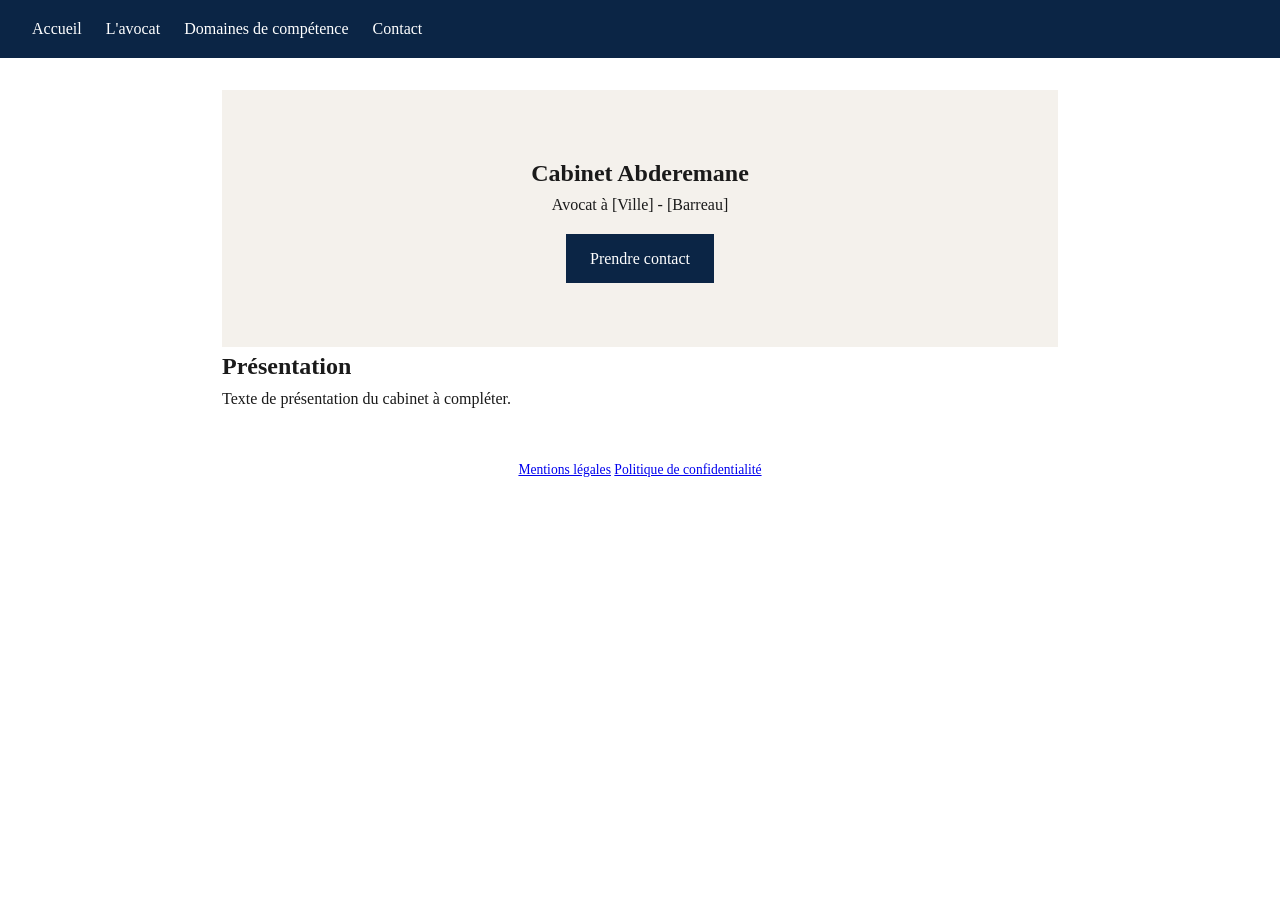
==== index.html @ cee28596 "Initial skeleton: structure site vitrine cabinet d'avocat" ====
<!DOCTYPE html>
<html lang="fr">
<head>
<meta charset="UTF-8">
<meta name="viewport" content="width=device-width, initial-scale=1.0">
<title>Cabinet Abderemane - Avocat</title>
<link rel="stylesheet" href="assets/css/style.css">
</head>
<body>
<header>
<nav>
<a href="index.html">Accueil</a>
<a href="pages/equipe.html">L'avocat</a>
<a href="pages/competences.html">Domaines de compétence</a>
<a href="pages/contact.html">Contact</a>
</nav>
</header>
<main>
<section class="hero">
<h1>Cabinet Abderemane</h1>
<p>Avocat à [Ville] - [Barreau]</p>
<a href="pages/contact.html" class="cta">Prendre contact</a>
</section>
<section class="presentation">
<h2>Présentation</h2>
<p>Texte de présentation du cabinet à compléter.</p>
</section>
</main>
<footer>
<a href="pages/mentions-legales.html">Mentions légales</a>
<a href="pages/politique-confidentialite.html">Politique de confidentialité</a>
</footer>
<script src="assets/js/main.js"></script>
</body>
</html>
---- assets/css/style.css ----
* { box-sizing: border-box; margin: 0; padding: 0; }
body { font-family: Georgia, serif; color: #1a1a1a; line-height: 1.6; }
header nav { display: flex; gap: 1.5rem; padding: 1rem 2rem; background: #0b2545; }
header nav a { color: #fff; text-decoration: none; }
.hero { padding: 4rem 2rem; text-align: center; background: #f4f1ec; }
.cta { display: inline-block; margin-top: 1rem; padding: 0.75rem 1.5rem; background: #0b2545; color: #fff; text-decoration: none; }
main { max-width: 900px; margin: 0 auto; padding: 2rem; }
footer { padding: 1rem 2rem; text-align: center; font-size: 0.85rem; }
form { display: flex; flex-direction: column; gap: 0.75rem; max-width: 500px; }
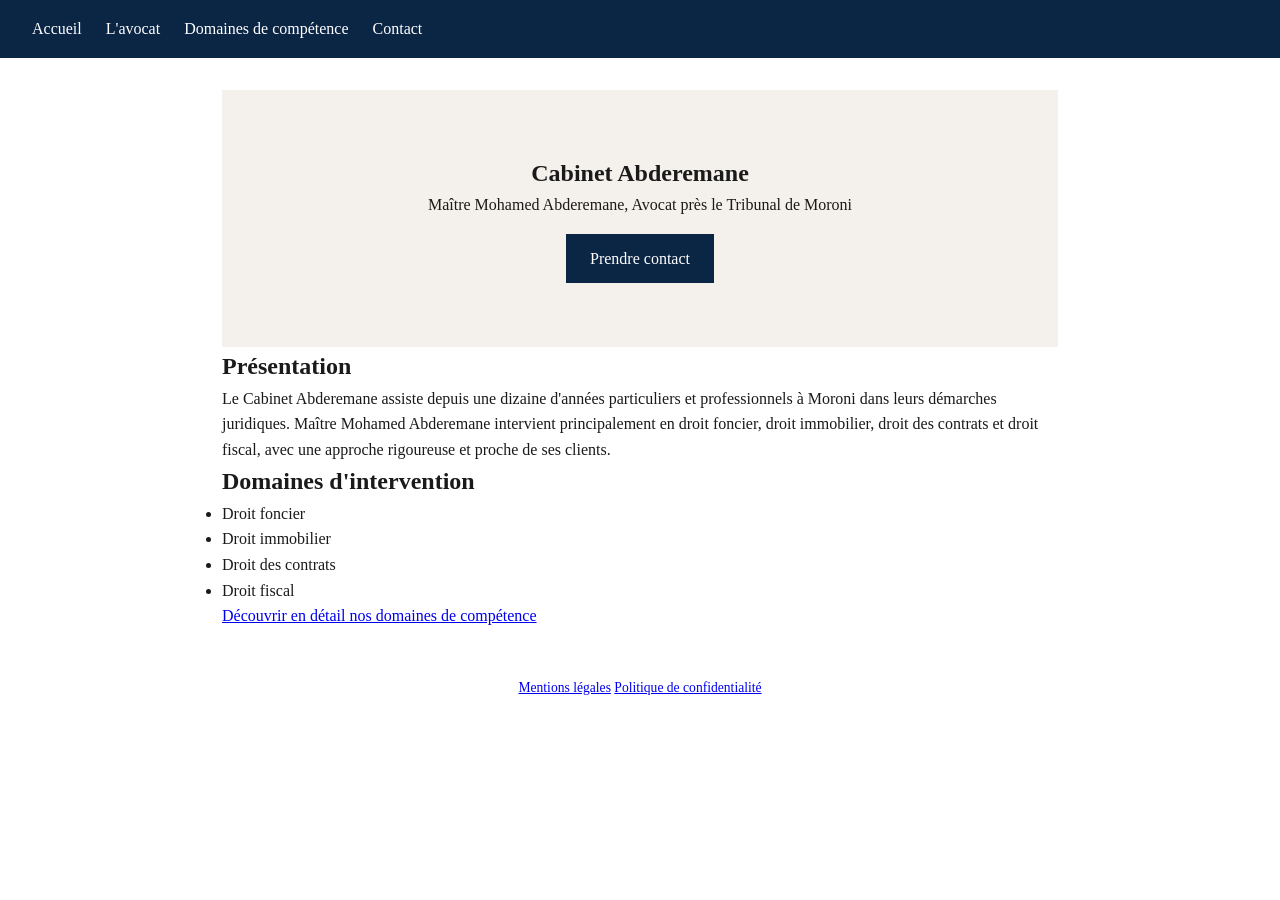
==== commit 09aa9164: "Contenu reel: coordonnees, presentation, domaines de competence" ====
--- a/index.html
+++ b/index.html
@@ -3,7 +3,7 @@
 <head>
 <meta charset="UTF-8">
 <meta name="viewport" content="width=device-width, initial-scale=1.0">
-<title>Cabinet Abderemane - Avocat</title>
+<title>Cabinet Abderemane - Avocat à Moroni</title>
 <link rel="stylesheet" href="assets/css/style.css">
 </head>
 <body>
@@ -18,12 +18,22 @@
 <main>
 <section class="hero">
 <h1>Cabinet Abderemane</h1>
-<p>Avocat à [Ville] - [Barreau]</p>
+<p>Maître Mohamed Abderemane, Avocat près le Tribunal de Moroni</p>
 <a href="pages/contact.html" class="cta">Prendre contact</a>
 </section>
 <section class="presentation">
 <h2>Présentation</h2>
-<p>Texte de présentation du cabinet à compléter.</p>
+<p>Le Cabinet Abderemane assiste depuis une dizaine d'années particuliers et professionnels à Moroni dans leurs démarches juridiques. Maître Mohamed Abderemane intervient principalement en droit foncier, droit immobilier, droit des contrats et droit fiscal, avec une approche rigoureuse et proche de ses clients.</p>
+</section>
+<section class="apercu-competences">
+<h2>Domaines d'intervention</h2>
+<ul>
+<li>Droit foncier</li>
+<li>Droit immobilier</li>
+<li>Droit des contrats</li>
+<li>Droit fiscal</li>
+</ul>
+<p><a href="pages/competences.html">Découvrir en détail nos domaines de compétence</a></p>
 </section>
 </main>
 <footer>
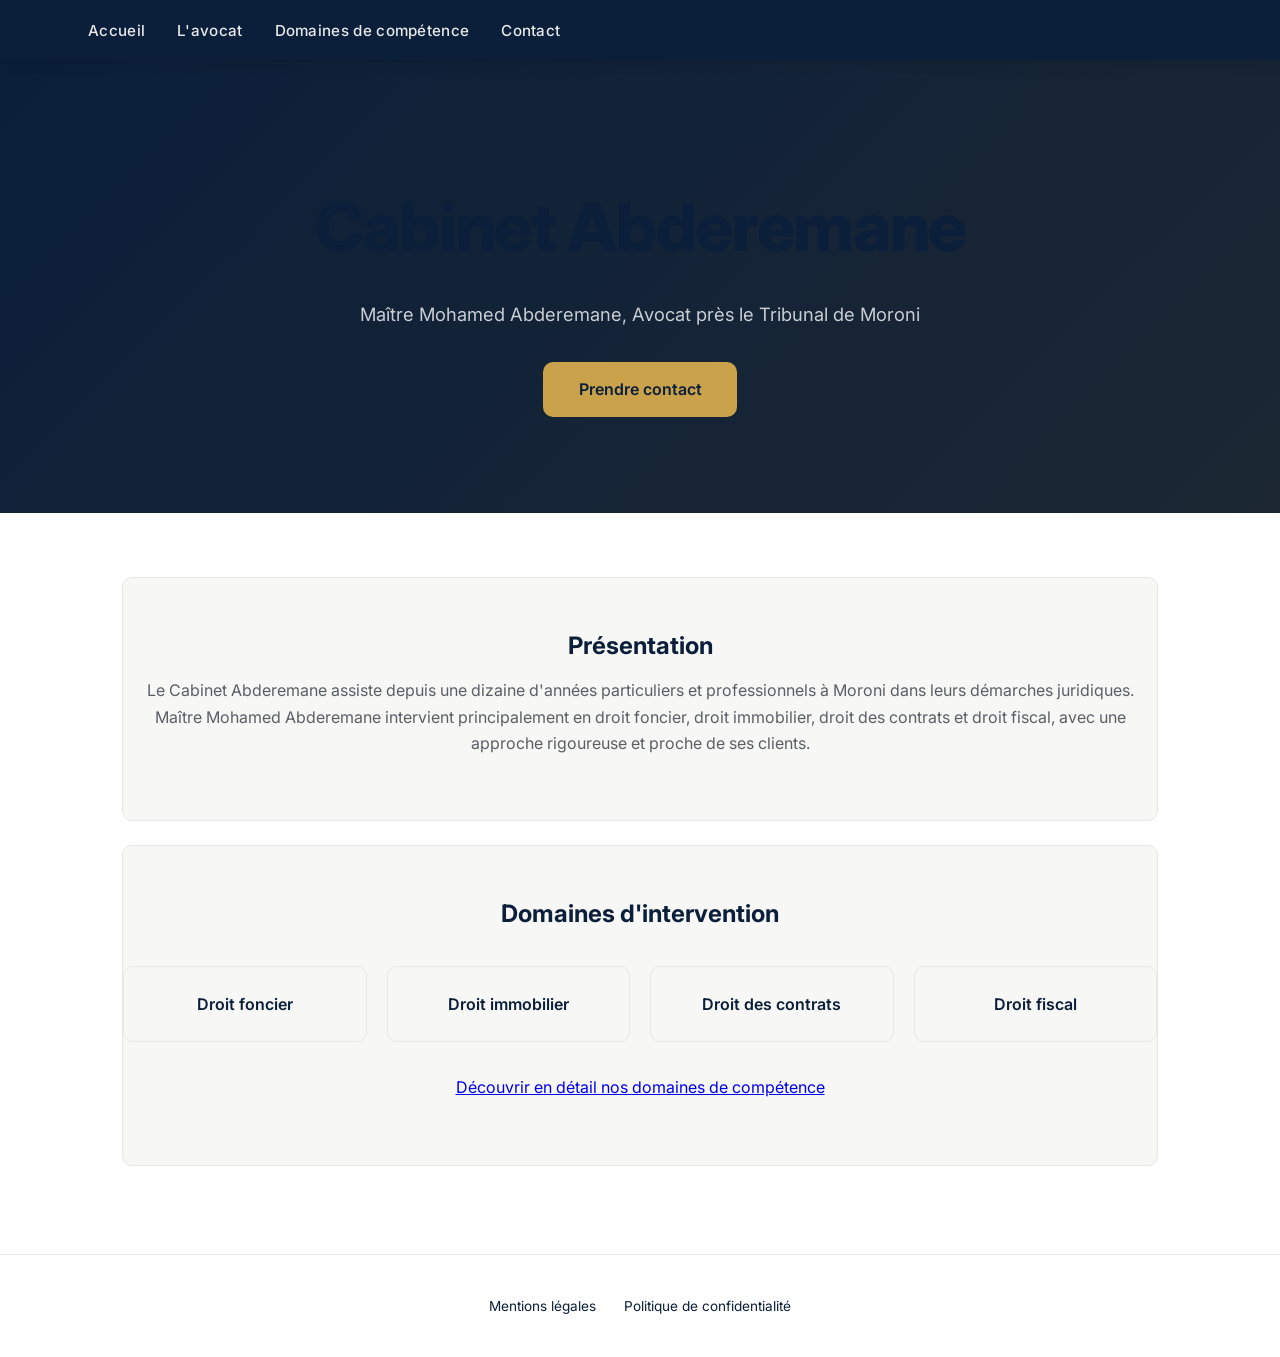
==== commit 8a41ef0c: "Refonte design: style moderne (typographie, palette, cartes, hero)" ====
--- a/index.html
+++ b/index.html
@@ -4,6 +4,8 @@
 <meta charset="UTF-8">
 <meta name="viewport" content="width=device-width, initial-scale=1.0">
 <title>Cabinet Abderemane - Avocat à Moroni</title>
+<link rel="preconnect" href="https://fonts.googleapis.com">
+<link href="https://fonts.googleapis.com/css2?family=Inter:wght@400;500;600;700;800&display=swap" rel="stylesheet">
 <link rel="stylesheet" href="assets/css/style.css">
 </head>
 <body>
@@ -15,12 +17,12 @@
 <a href="pages/contact.html">Contact</a>
 </nav>
 </header>
-<main>
 <section class="hero">
 <h1>Cabinet Abderemane</h1>
 <p>Maître Mohamed Abderemane, Avocat près le Tribunal de Moroni</p>
 <a href="pages/contact.html" class="cta">Prendre contact</a>
 </section>
+<main>
 <section class="presentation">
 <h2>Présentation</h2>
 <p>Le Cabinet Abderemane assiste depuis une dizaine d'années particuliers et professionnels à Moroni dans leurs démarches juridiques. Maître Mohamed Abderemane intervient principalement en droit foncier, droit immobilier, droit des contrats et droit fiscal, avec une approche rigoureuse et proche de ses clients.</p>
--- a/assets/css/style.css
+++ b/assets/css/style.css
@@ -1,9 +1,182 @@
+:root {
+  --navy: #0b1f3a;
+  --charcoal: #1c2733;
+  --gold: #c9a24b;
+  --bg-light: #f7f7f5;
+  --text: #1a1a1a;
+  --text-muted: #5a5f66;
+  --white: #ffffff;
+  --radius: 10px;
+}
+
 * { box-sizing: border-box; margin: 0; padding: 0; }
-body { font-family: Georgia, serif; color: #1a1a1a; line-height: 1.6; }
-header nav { display: flex; gap: 1.5rem; padding: 1rem 2rem; background: #0b2545; }
-header nav a { color: #fff; text-decoration: none; }
-.hero { padding: 4rem 2rem; text-align: center; background: #f4f1ec; }
-.cta { display: inline-block; margin-top: 1rem; padding: 0.75rem 1.5rem; background: #0b2545; color: #fff; text-decoration: none; }
-main { max-width: 900px; margin: 0 auto; padding: 2rem; }
-footer { padding: 1rem 2rem; text-align: center; font-size: 0.85rem; }
-form { display: flex; flex-direction: column; gap: 0.75rem; max-width: 500px; }
+
+body {
+  font-family: 'Inter', -apple-system, BlinkMacSystemFont, 'Segoe UI', sans-serif;
+  color: var(--text);
+  line-height: 1.65;
+  background: var(--white);
+}
+
+header {
+  position: sticky;
+  top: 0;
+  z-index: 100;
+  background: var(--navy);
+  box-shadow: 0 2px 12px rgba(0,0,0,0.15);
+}
+
+header nav {
+  display: flex;
+  gap: 2rem;
+  padding: 1.1rem 3rem;
+  max-width: 1200px;
+  margin: 0 auto;
+}
+
+header nav a {
+  color: #e8e8e8;
+  text-decoration: none;
+  font-size: 0.95rem;
+  font-weight: 500;
+  letter-spacing: 0.02em;
+  transition: color 0.2s ease;
+}
+
+header nav a:hover { color: var(--gold); }
+
+.hero {
+  background: linear-gradient(135deg, var(--navy) 0%, var(--charcoal) 100%);
+  color: var(--white);
+  padding: 7rem 3rem 6rem;
+  text-align: left;
+}
+
+.hero h1 {
+  font-size: clamp(2.5rem, 6vw, 4.2rem);
+  font-weight: 800;
+  letter-spacing: -0.02em;
+  max-width: 800px;
+  margin: 0 auto 1rem;
+  text-align: center;
+}
+
+.hero p {
+  font-size: 1.15rem;
+  color: #c9cdd4;
+  text-align: center;
+  max-width: 600px;
+  margin: 0 auto 2rem;
+}
+
+.hero { text-align: center; }
+
+.cta {
+  display: inline-block;
+  padding: 0.9rem 2.2rem;
+  background: var(--gold);
+  color: var(--navy);
+  text-decoration: none;
+  font-weight: 600;
+  border-radius: var(--radius);
+  transition: transform 0.2s ease, box-shadow 0.2s ease;
+}
+
+.cta:hover {
+  transform: translateY(-2px);
+  box-shadow: 0 8px 24px rgba(201,162,75,0.35);
+}
+
+main {
+  max-width: 1100px;
+  margin: 0 auto;
+  padding: 4rem 2rem;
+}
+
+h1 { font-size: 2.4rem; font-weight: 800; letter-spacing: -0.01em; margin-bottom: 1.5rem; color: var(--navy); }
+h2 { font-size: 1.5rem; font-weight: 700; color: var(--navy); margin-bottom: 0.75rem; }
+p { color: var(--text-muted); margin-bottom: 1rem; }
+
+section.presentation, section.apercu-competences {
+  padding: 3rem 0;
+  text-align: center;
+}
+
+section.apercu-competences ul {
+  list-style: none;
+  display: grid;
+  grid-template-columns: repeat(auto-fit, minmax(200px, 1fr));
+  gap: 1.25rem;
+  margin: 2rem 0;
+}
+
+section.apercu-competences li {
+  background: var(--bg-light);
+  border: 1px solid #e6e6e3;
+  border-radius: var(--radius);
+  padding: 1.5rem 1rem;
+  font-weight: 600;
+  color: var(--navy);
+}
+
+#competences-page main section, main > section {
+  background: var(--bg-light);
+  border: 1px solid #e6e6e3;
+  border-radius: var(--radius);
+  padding: 2rem;
+  margin-bottom: 1.5rem;
+}
+
+form {
+  display: flex;
+  flex-direction: column;
+  gap: 1rem;
+  max-width: 520px;
+  margin-top: 1.5rem;
+}
+
+label { font-weight: 600; font-size: 0.9rem; color: var(--navy); }
+
+input, textarea {
+  padding: 0.75rem 1rem;
+  border: 1px solid #d5d5d2;
+  border-radius: var(--radius);
+  font-family: inherit;
+  font-size: 1rem;
+}
+
+input:focus, textarea:focus {
+  outline: none;
+  border-color: var(--gold);
+  box-shadow: 0 0 0 3px rgba(201,162,75,0.2);
+}
+
+button[type=submit] {
+  background: var(--navy);
+  color: var(--white);
+  border: none;
+  padding: 0.9rem 1.5rem;
+  border-radius: var(--radius);
+  font-weight: 600;
+  cursor: pointer;
+  transition: background 0.2s ease;
+}
+
+button[type=submit]:hover { background: var(--charcoal); }
+
+footer {
+  padding: 2.5rem 2rem;
+  text-align: center;
+  font-size: 0.85rem;
+  color: var(--text-muted);
+  border-top: 1px solid #e6e6e3;
+}
+
+footer a { color: var(--navy); text-decoration: none; margin: 0 0.75rem; }
+footer a:hover { color: var(--gold); }
+
+@media (max-width: 640px) {
+  header nav { flex-wrap: wrap; gap: 1rem; padding: 1rem 1.5rem; }
+  .hero { padding: 4rem 1.5rem 3rem; }
+  main { padding: 2.5rem 1.5rem; }
+}
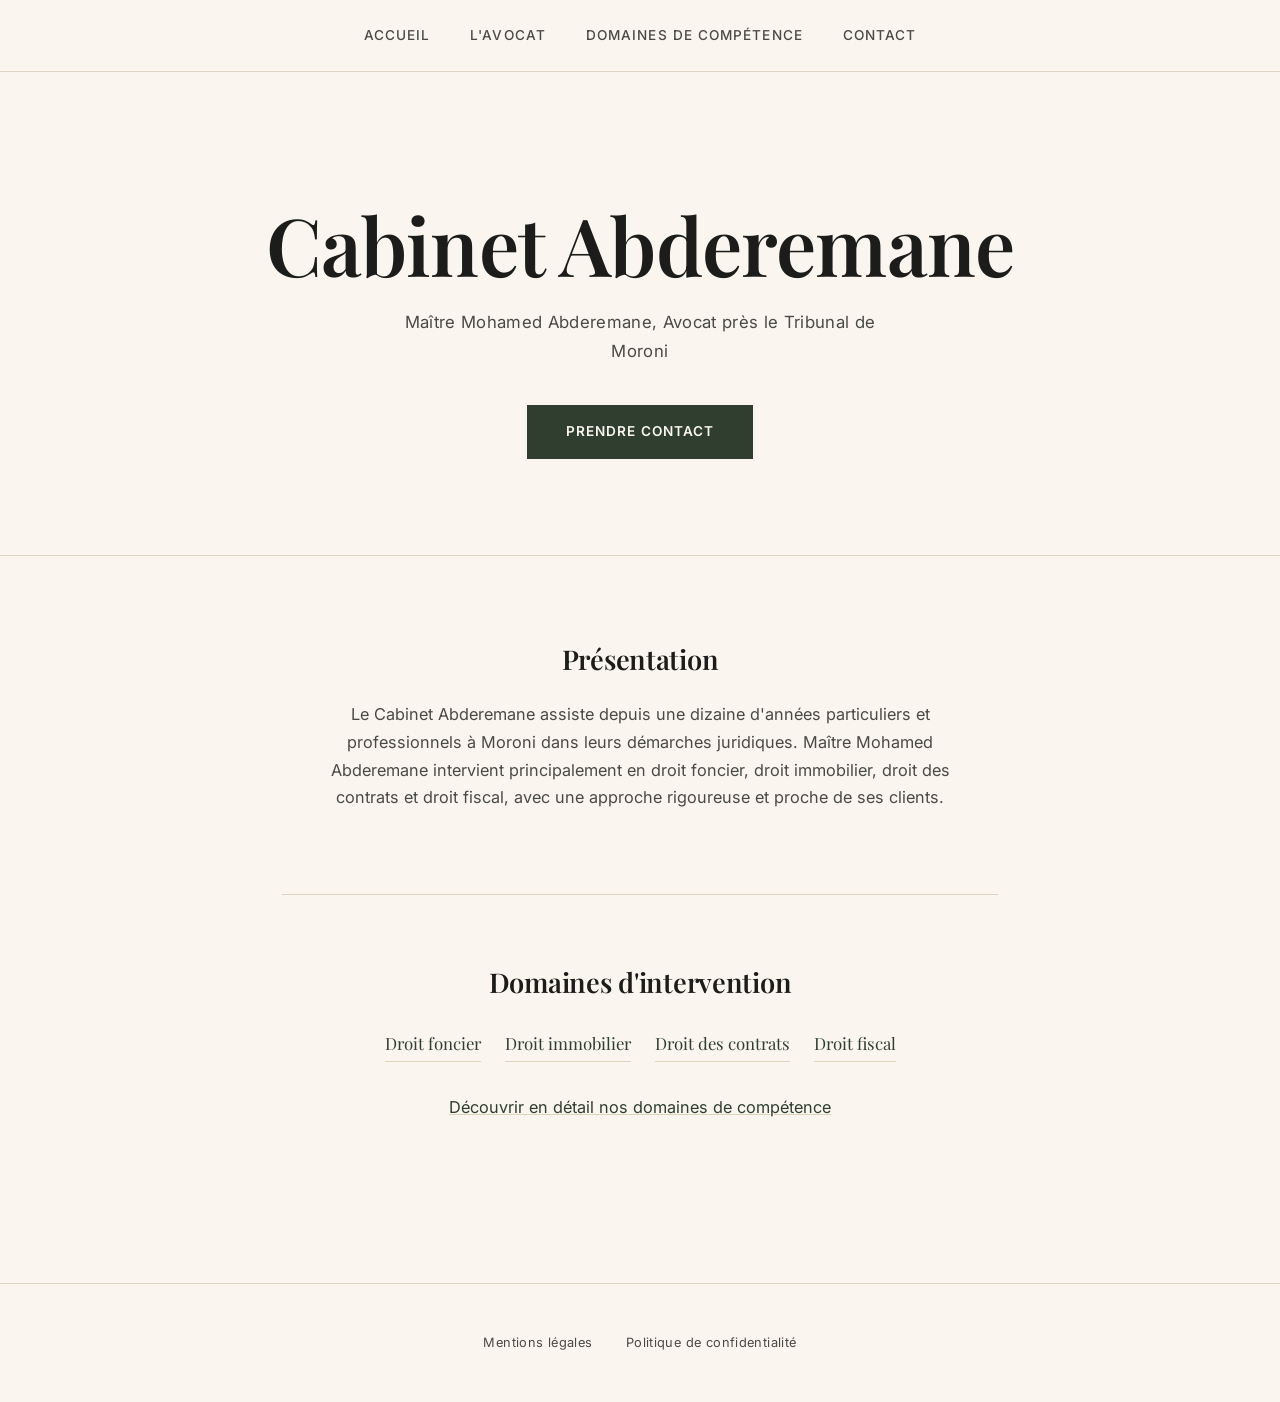
==== commit 6523b41e: "Ajout police Playfair Display sur toutes les pages" ====
--- a/index.html
+++ b/index.html
@@ -5,7 +5,7 @@
 <meta name="viewport" content="width=device-width, initial-scale=1.0">
 <title>Cabinet Abderemane - Avocat à Moroni</title>
 <link rel="preconnect" href="https://fonts.googleapis.com">
-<link href="https://fonts.googleapis.com/css2?family=Inter:wght@400;500;600;700;800&display=swap" rel="stylesheet">
+<link href="https://fonts.googleapis.com/css2?family=Playfair+Display:wght@500;600;700&family=Inter:wght@400;500;600;700&display=swap" rel="stylesheet">
 <link rel="stylesheet" href="assets/css/style.css">
 </head>
 <body>
--- a/assets/css/style.css
+++ b/assets/css/style.css
@@ -1,182 +1,228 @@
 :root {
-  --navy: #0b1f3a;
-  --charcoal: #1c2733;
-  --gold: #c9a24b;
-  --bg-light: #f7f7f5;
-  --text: #1a1a1a;
-  --text-muted: #5a5f66;
+  --ink: #1c1c1a;
+  --ink-soft: #4a4a45;
+  --ivory: #faf6ef;
+  --ivory-deep: #f1ead9;
+  --green: #2f3e2e;
+  --green-soft: #3f5240;
+  --line: #ddd4bf;
   --white: #ffffff;
-  --radius: 10px;
 }
 
 * { box-sizing: border-box; margin: 0; padding: 0; }
 
 body {
   font-family: 'Inter', -apple-system, BlinkMacSystemFont, 'Segoe UI', sans-serif;
-  color: var(--text);
-  line-height: 1.65;
-  background: var(--white);
+  color: var(--ink);
+  line-height: 1.7;
+  background: var(--ivory);
+  -webkit-font-smoothing: antialiased;
+}
+
+h1, h2 {
+  font-family: 'Playfair Display', Georgia, serif;
+  font-weight: 600;
+  color: var(--ink);
+  letter-spacing: -0.01em;
 }
 
 header {
-  position: sticky;
-  top: 0;
-  z-index: 100;
-  background: var(--navy);
-  box-shadow: 0 2px 12px rgba(0,0,0,0.15);
+  background: var(--ivory);
+  border-bottom: 1px solid var(--line);
 }
 
 header nav {
   display: flex;
-  gap: 2rem;
-  padding: 1.1rem 3rem;
-  max-width: 1200px;
+  justify-content: center;
+  gap: 2.5rem;
+  padding: 1.5rem 3rem;
+  max-width: 1100px;
   margin: 0 auto;
 }
 
 header nav a {
-  color: #e8e8e8;
+  color: var(--ink-soft);
   text-decoration: none;
-  font-size: 0.95rem;
+  font-size: 0.85rem;
   font-weight: 500;
+  letter-spacing: 0.08em;
+  text-transform: uppercase;
+  transition: color 0.25s ease;
+}
+
+header nav a:hover { color: var(--green); }
+
+.hero {
+  background: var(--ivory);
+  text-align: center;
+  padding: 8rem 2rem 6rem;
+  border-bottom: 1px solid var(--line);
+}
+
+.hero h1 {
+  font-size: clamp(2.8rem, 7vw, 5rem);
+  line-height: 1.1;
+  max-width: 780px;
+  margin: 0 auto 1.25rem;
+}
+
+.hero p {
+  font-size: 1.05rem;
+  color: var(--ink-soft);
+  max-width: 480px;
+  margin: 0 auto 2.5rem;
   letter-spacing: 0.02em;
-  transition: color 0.2s ease;
-}
-
-header nav a:hover { color: var(--gold); }
-
-.hero {
-  background: linear-gradient(135deg, var(--navy) 0%, var(--charcoal) 100%);
-  color: var(--white);
-  padding: 7rem 3rem 6rem;
-  text-align: left;
-}
-
-.hero h1 {
-  font-size: clamp(2.5rem, 6vw, 4.2rem);
-  font-weight: 800;
-  letter-spacing: -0.02em;
-  max-width: 800px;
-  margin: 0 auto 1rem;
-  text-align: center;
-}
-
-.hero p {
-  font-size: 1.15rem;
-  color: #c9cdd4;
-  text-align: center;
-  max-width: 600px;
-  margin: 0 auto 2rem;
-}
-
-.hero { text-align: center; }
+}
 
 .cta {
   display: inline-block;
-  padding: 0.9rem 2.2rem;
-  background: var(--gold);
-  color: var(--navy);
+  padding: 0.95rem 2.4rem;
+  background: var(--green);
+  color: var(--ivory);
   text-decoration: none;
-  font-weight: 600;
-  border-radius: var(--radius);
-  transition: transform 0.2s ease, box-shadow 0.2s ease;
-}
-
-.cta:hover {
-  transform: translateY(-2px);
-  box-shadow: 0 8px 24px rgba(201,162,75,0.35);
-}
+  font-size: 0.85rem;
+  font-weight: 600;
+  letter-spacing: 0.08em;
+  text-transform: uppercase;
+  transition: background 0.25s ease;
+}
+
+.cta:hover { background: var(--green-soft); }
 
 main {
-  max-width: 1100px;
+  max-width: 780px;
+  margin: 0 auto;
+  padding: 5rem 2rem;
+}
+
+h1 { font-size: 2.6rem; margin-bottom: 2rem; }
+h2 { font-size: 1.5rem; margin-bottom: 0.9rem; }
+p { color: var(--ink-soft); margin-bottom: 1.1rem; font-size: 1.02rem; }
+
+section.presentation, section.apercu-competences {
+  max-width: 780px;
   margin: 0 auto;
   padding: 4rem 2rem;
-}
-
-h1 { font-size: 2.4rem; font-weight: 800; letter-spacing: -0.01em; margin-bottom: 1.5rem; color: var(--navy); }
-h2 { font-size: 1.5rem; font-weight: 700; color: var(--navy); margin-bottom: 0.75rem; }
-p { color: var(--text-muted); margin-bottom: 1rem; }
-
-section.presentation, section.apercu-competences {
-  padding: 3rem 0;
   text-align: center;
+}
+
+section.presentation h2, section.apercu-competences h2 {
+  font-size: 1.7rem;
+  margin-bottom: 1.2rem;
 }
 
 section.apercu-competences ul {
   list-style: none;
+  display: flex;
+  flex-wrap: wrap;
+  justify-content: center;
+  gap: 0.75rem 1.5rem;
+  margin: 1.5rem 0 2rem;
+  padding: 0;
+}
+
+section.apercu-competences li {
+  font-family: 'Playfair Display', serif;
+  font-size: 1.05rem;
+  color: var(--green);
+  padding-bottom: 0.2rem;
+  border-bottom: 1px solid var(--line);
+}
+
+section.apercu-competences a {
+  color: var(--green);
+  text-decoration: underline;
+  text-decoration-color: var(--line);
+}
+
+main > section {
+  border-top: 1px solid var(--line);
+  padding: 2.5rem 0;
+}
+
+main > section:first-of-type { border-top: none; padding-top: 0; }
+
+.avocat-profile main { padding-top: 5rem; }
+
+.avocat-grid {
   display: grid;
-  grid-template-columns: repeat(auto-fit, minmax(200px, 1fr));
-  gap: 1.25rem;
-  margin: 2rem 0;
-}
-
-section.apercu-competences li {
-  background: var(--bg-light);
-  border: 1px solid #e6e6e3;
-  border-radius: var(--radius);
-  padding: 1.5rem 1rem;
-  font-weight: 600;
-  color: var(--navy);
-}
-
-#competences-page main section, main > section {
-  background: var(--bg-light);
-  border: 1px solid #e6e6e3;
-  border-radius: var(--radius);
-  padding: 2rem;
-  margin-bottom: 1.5rem;
+  grid-template-columns: 260px 1fr;
+  gap: 3rem;
+  align-items: start;
+}
+
+.avocat-photo {
+  width: 100%;
+  border-radius: 2px;
+  filter: grayscale(8%);
+}
+
+@media (max-width: 720px) {
+  .avocat-grid { grid-template-columns: 1fr; }
+  .avocat-photo { max-width: 240px; margin: 0 auto; }
 }
 
 form {
   display: flex;
   flex-direction: column;
-  gap: 1rem;
-  max-width: 520px;
-  margin-top: 1.5rem;
-}
-
-label { font-weight: 600; font-size: 0.9rem; color: var(--navy); }
+  gap: 1.25rem;
+  max-width: 480px;
+  margin-top: 2rem;
+}
+
+label {
+  font-size: 0.8rem;
+  font-weight: 600;
+  letter-spacing: 0.06em;
+  text-transform: uppercase;
+  color: var(--ink-soft);
+}
 
 input, textarea {
-  padding: 0.75rem 1rem;
-  border: 1px solid #d5d5d2;
-  border-radius: var(--radius);
+  padding: 0.85rem 0;
+  border: none;
+  border-bottom: 1px solid var(--line);
+  background: transparent;
   font-family: inherit;
   font-size: 1rem;
+  color: var(--ink);
 }
 
 input:focus, textarea:focus {
   outline: none;
-  border-color: var(--gold);
-  box-shadow: 0 0 0 3px rgba(201,162,75,0.2);
+  border-bottom-color: var(--green);
 }
 
 button[type=submit] {
-  background: var(--navy);
-  color: var(--white);
+  align-self: flex-start;
+  background: var(--green);
+  color: var(--ivory);
   border: none;
-  padding: 0.9rem 1.5rem;
-  border-radius: var(--radius);
-  font-weight: 600;
+  padding: 0.9rem 2.2rem;
+  font-size: 0.85rem;
+  font-weight: 600;
+  letter-spacing: 0.08em;
+  text-transform: uppercase;
   cursor: pointer;
-  transition: background 0.2s ease;
-}
-
-button[type=submit]:hover { background: var(--charcoal); }
+  transition: background 0.25s ease;
+}
+
+button[type=submit]:hover { background: var(--green-soft); }
 
 footer {
-  padding: 2.5rem 2rem;
+  padding: 3rem 2rem;
   text-align: center;
-  font-size: 0.85rem;
-  color: var(--text-muted);
-  border-top: 1px solid #e6e6e3;
-}
-
-footer a { color: var(--navy); text-decoration: none; margin: 0 0.75rem; }
-footer a:hover { color: var(--gold); }
+  font-size: 0.8rem;
+  color: var(--ink-soft);
+  border-top: 1px solid var(--line);
+  letter-spacing: 0.03em;
+}
+
+footer a { color: var(--ink-soft); text-decoration: none; margin: 0 0.9rem; }
+footer a:hover { color: var(--green); }
 
 @media (max-width: 640px) {
-  header nav { flex-wrap: wrap; gap: 1rem; padding: 1rem 1.5rem; }
-  .hero { padding: 4rem 1.5rem 3rem; }
-  main { padding: 2.5rem 1.5rem; }
-}
+  header nav { flex-wrap: wrap; gap: 1rem 1.5rem; padding: 1.25rem 1.5rem; }
+  .hero { padding: 5rem 1.5rem 3.5rem; }
+  main { padding: 3rem 1.5rem; }
+}
